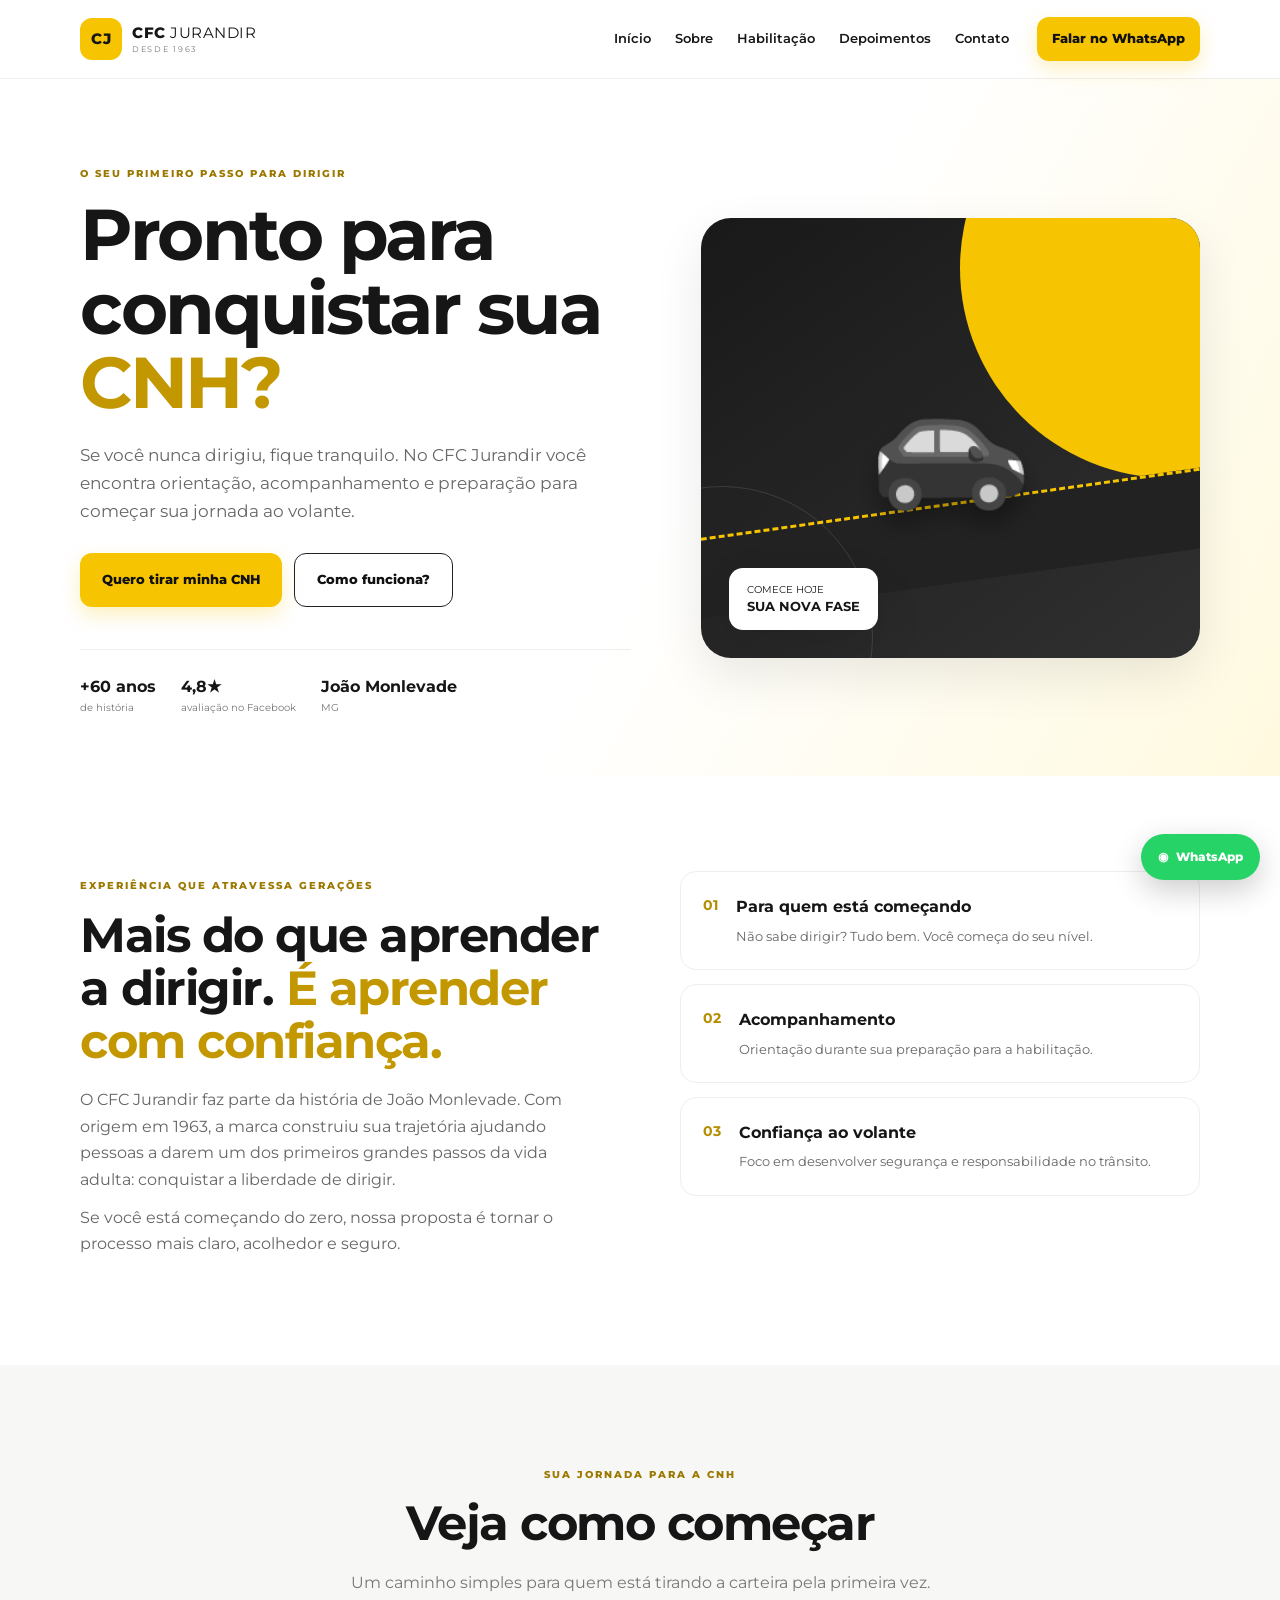
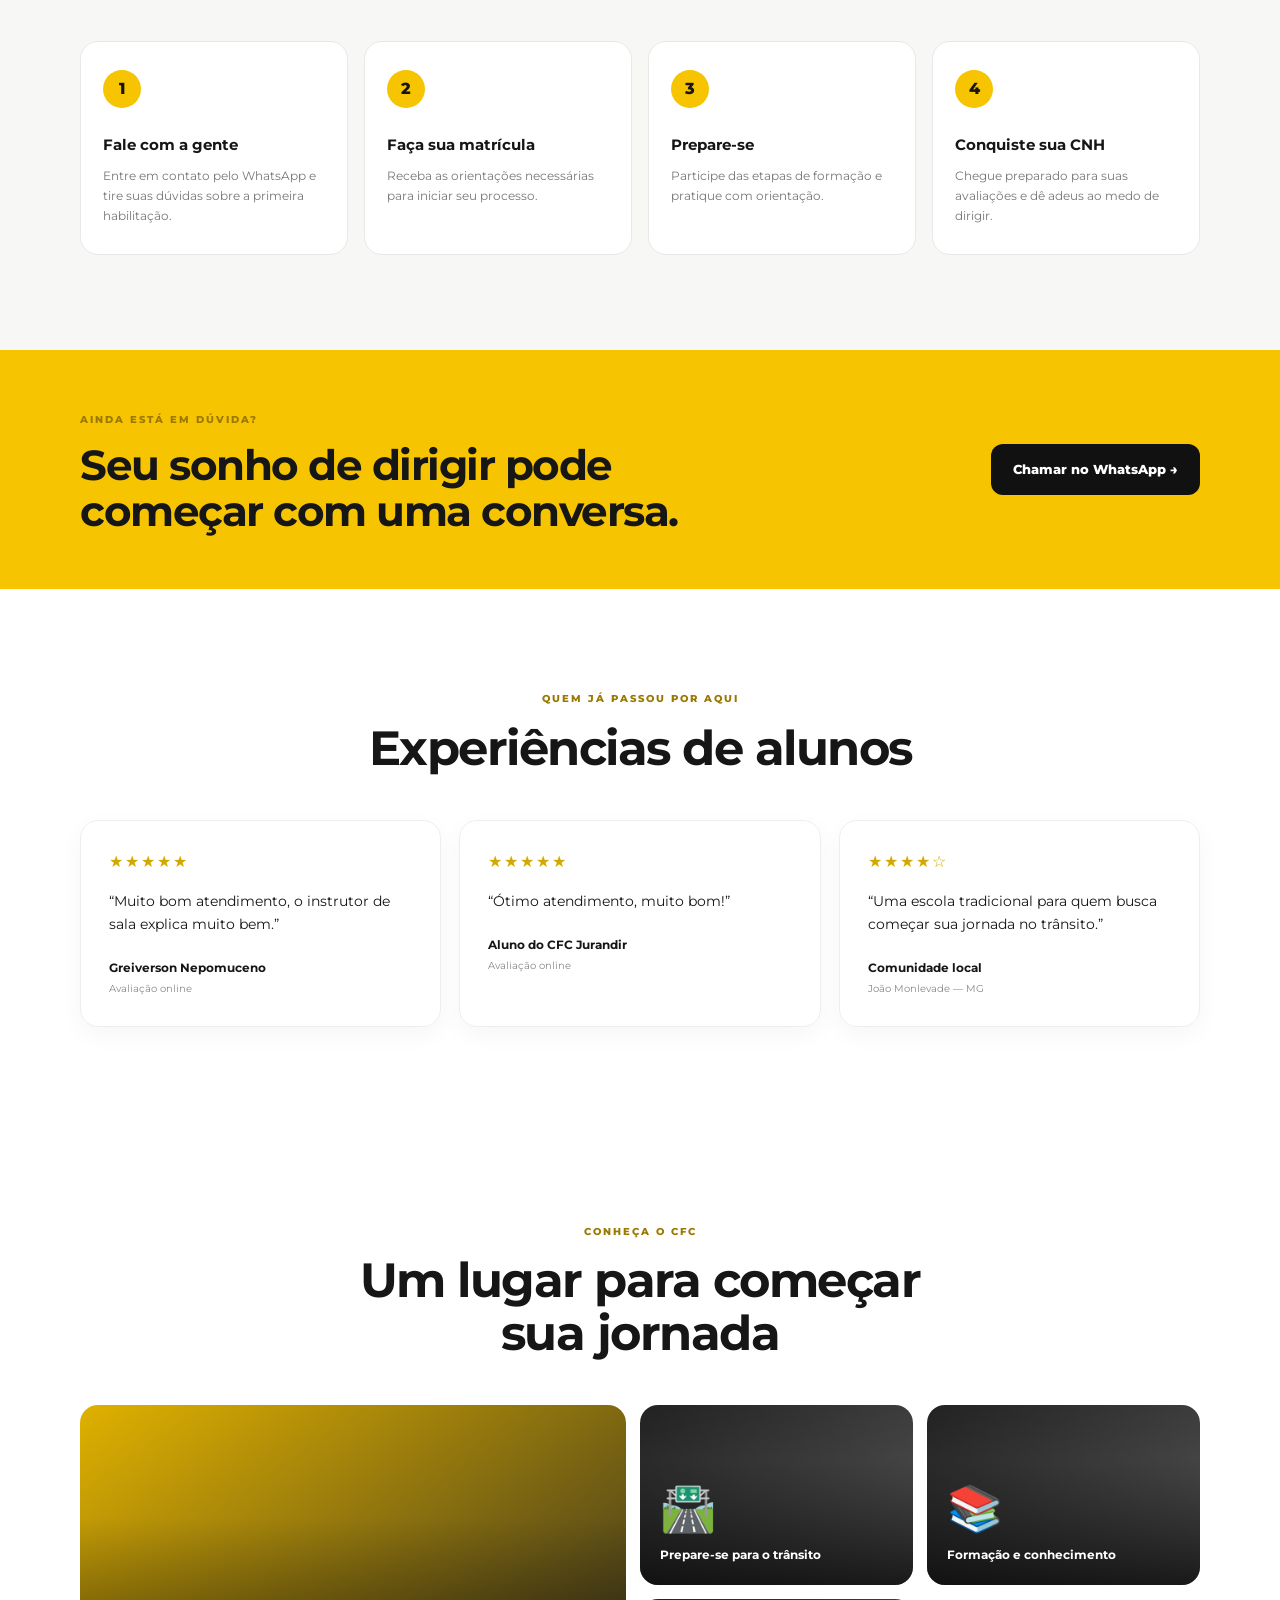
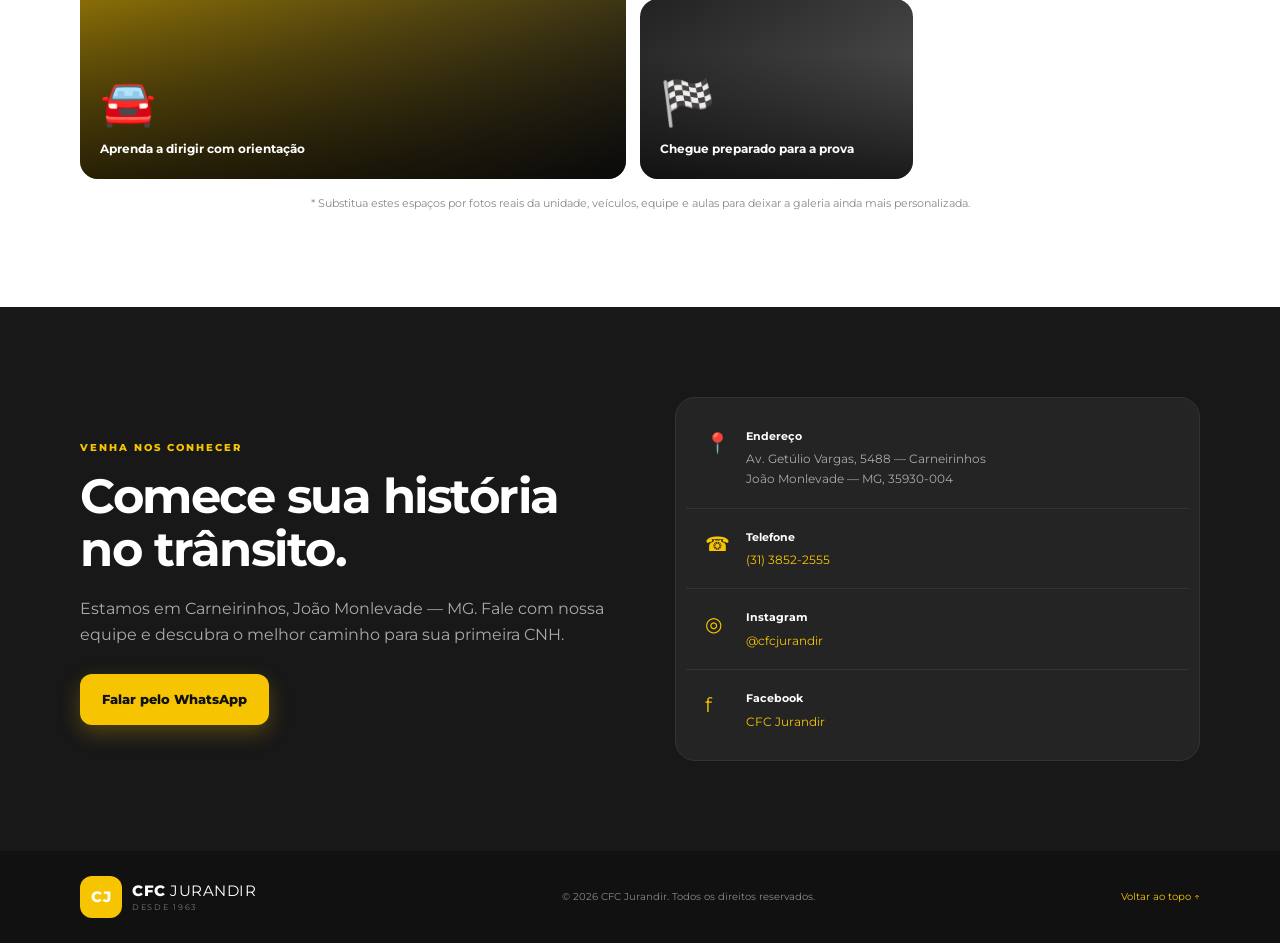
==== cfc-jurandir-site/index.html @ e0f32455 "Add files via upload" ====
<!DOCTYPE html>
<html lang="pt-BR">
<head>
  <meta charset="UTF-8">
  <meta name="viewport" content="width=device-width, initial-scale=1.0">
  <meta name="description" content="CFC Jurandir — autoescola em João Monlevade. Aprenda a dirigir com confiança e dê o primeiro passo para sua CNH.">
  <title>CFC Jurandir | Sua melhor escolha para aprender a dirigir</title>
  <link rel="preconnect" href="https://fonts.googleapis.com">
  <link rel="preconnect" href="https://fonts.gstatic.com" crossorigin>
  <link href="https://fonts.googleapis.com/css2?family=Montserrat:wght@400;500;600;700;800&display=swap" rel="stylesheet">
  <link rel="stylesheet" href="style.css">
</head>
<body>
  <header class="header" id="inicio">
    <div class="container nav">
      <a class="logo" href="#inicio" aria-label="CFC Jurandir">
        <span class="logo-mark">CJ</span>
        <span><strong>CFC</strong> JURANDIR<small>DESDE 1963</small></span>
      </a>
      <button class="menu-toggle" aria-label="Abrir menu">☰</button>
      <nav class="menu">
        <a href="#inicio">Início</a>
        <a href="#sobre">Sobre</a>
        <a href="#habilitacao">Habilitação</a>
        <a href="#depoimentos">Depoimentos</a>
        <a href="#contato">Contato</a>
      </nav>
      <a class="btn btn-small" href="https://wa.me/553138522555?text=Olá!%20Quero%20saber%20como%20tirar%20minha%20CNH%20no%20CFC%20Jurandir." target="_blank">Falar no WhatsApp</a>
    </div>
  </header>

  <main>
    <section class="hero">
      <div class="container hero-grid">
        <div class="hero-copy">
          <span class="eyebrow">O seu primeiro passo para dirigir</span>
          <h1>Pronto para conquistar sua <span>CNH?</span></h1>
          <p>Se você nunca dirigiu, fique tranquilo. No CFC Jurandir você encontra orientação, acompanhamento e preparação para começar sua jornada ao volante.</p>
          <div class="hero-actions">
            <a class="btn" href="https://wa.me/553138522555?text=Olá!%20Tenho%20interesse%20em%20tirar%20minha%20primeira%20CNH." target="_blank">Quero tirar minha CNH</a>
            <a class="btn btn-outline" href="#habilitacao">Como funciona?</a>
          </div>
          <div class="trust">
            <div><strong>+60 anos</strong><span>de história</span></div>
            <div><strong>4,8★</strong><span>avaliação no Facebook</span></div>
            <div><strong>João Monlevade</strong><span>MG</span></div>
          </div>
        </div>
        <div class="hero-card">
          <div class="road-line"></div>
          <div class="car">🚗</div>
          <div class="hero-badge">COMECE HOJE<br><strong>SUA NOVA FASE</strong></div>
        </div>
      </div>
    </section>

    <section class="section" id="sobre">
      <div class="container two-col">
        <div>
          <span class="eyebrow">Experiência que atravessa gerações</span>
          <h2>Mais do que aprender a dirigir. <span>É aprender com confiança.</span></h2>
          <p>O CFC Jurandir faz parte da história de João Monlevade. Com origem em 1963, a marca construiu sua trajetória ajudando pessoas a darem um dos primeiros grandes passos da vida adulta: conquistar a liberdade de dirigir.</p>
          <p>Se você está começando do zero, nossa proposta é tornar o processo mais claro, acolhedor e seguro.</p>
        </div>
        <div class="feature-list">
          <article><b>01</b><div><h3>Para quem está começando</h3><p>Não sabe dirigir? Tudo bem. Você começa do seu nível.</p></div></article>
          <article><b>02</b><div><h3>Acompanhamento</h3><p>Orientação durante sua preparação para a habilitação.</p></div></article>
          <article><b>03</b><div><h3>Confiança ao volante</h3><p>Foco em desenvolver segurança e responsabilidade no trânsito.</p></div></article>
        </div>
      </div>
    </section>

    <section class="section light" id="habilitacao">
      <div class="container">
        <div class="section-heading">
          <span class="eyebrow">Sua jornada para a CNH</span>
          <h2>Veja como começar</h2>
          <p>Um caminho simples para quem está tirando a carteira pela primeira vez.</p>
        </div>
        <div class="steps">
          <article><span>1</span><h3>Fale com a gente</h3><p>Entre em contato pelo WhatsApp e tire suas dúvidas sobre a primeira habilitação.</p></article>
          <article><span>2</span><h3>Faça sua matrícula</h3><p>Receba as orientações necessárias para iniciar seu processo.</p></article>
          <article><span>3</span><h3>Prepare-se</h3><p>Participe das etapas de formação e pratique com orientação.</p></article>
          <article><span>4</span><h3>Conquiste sua CNH</h3><p>Chegue preparado para suas avaliações e dê adeus ao medo de dirigir.</p></article>
        </div>
      </div>
    </section>

    <section class="cta">
      <div class="container cta-inner">
        <div><span class="eyebrow">Ainda está em dúvida?</span><h2>Seu sonho de dirigir pode começar com uma conversa.</h2></div>
        <a class="btn dark" href="https://wa.me/553138522555?text=Olá!%20Quero%20começar%20o%20processo%20para%20minha%20CNH." target="_blank">Chamar no WhatsApp →</a>
      </div>
    </section>

    <section class="section" id="depoimentos">
      <div class="container">
        <div class="section-heading">
          <span class="eyebrow">Quem já passou por aqui</span>
          <h2>Experiências de alunos</h2>
        </div>
        <div class="reviews">
          <article class="review"><div class="stars">★★★★★</div><p>“Muito bom atendimento, o instrutor de sala explica muito bem.”</p><strong>Greiverson Nepomuceno</strong><small>Avaliação online</small></article>
          <article class="review"><div class="stars">★★★★★</div><p>“Ótimo atendimento, muito bom!”</p><strong>Aluno do CFC Jurandir</strong><small>Avaliação online</small></article>
          <article class="review"><div class="stars">★★★★☆</div><p>“Uma escola tradicional para quem busca começar sua jornada no trânsito.”</p><strong>Comunidade local</strong><small>João Monlevade — MG</small></article>
        </div>
      </div>
    </section>

    <section class="section gallery-section">
      <div class="container">
        <div class="section-heading">
          <span class="eyebrow">Conheça o CFC</span>
          <h2>Um lugar para começar sua jornada</h2>
        </div>
        <div class="gallery">
          <div class="gallery-item big"><div><span>🚘</span><p>Aprenda a dirigir com orientação</p></div></div>
          <div class="gallery-item"><div><span>🛣️</span><p>Prepare-se para o trânsito</p></div></div>
          <div class="gallery-item"><div><span>📚</span><p>Formação e conhecimento</p></div></div>
          <div class="gallery-item"><div><span>🏁</span><p>Chegue preparado para a prova</p></div></div>
        </div>
        <p class="gallery-note">* Substitua estes espaços por fotos reais da unidade, veículos, equipe e aulas para deixar a galeria ainda mais personalizada.</p>
      </div>
    </section>

    <section class="contact" id="contato">
      <div class="container contact-grid">
        <div>
          <span class="eyebrow">Venha nos conhecer</span>
          <h2>Comece sua história no trânsito.</h2>
          <p>Estamos em Carneirinhos, João Monlevade — MG. Fale com nossa equipe e descubra o melhor caminho para sua primeira CNH.</p>
          <a class="btn" href="https://wa.me/553138522555?text=Olá!%20Estou%20em%20João%20Monlevade%20e%20quero%20informações%20sobre%20a%20CNH." target="_blank">Falar pelo WhatsApp</a>
        </div>
        <div class="contact-card">
          <div><span>📍</span><p><strong>Endereço</strong>Av. Getúlio Vargas, 5488 — Carneirinhos<br>João Monlevade — MG, 35930-004</p></div>
          <div><span>☎</span><p><strong>Telefone</strong><a href="tel:+553138522555">(31) 3852-2555</a></p></div>
          <div><span>◎</span><p><strong>Instagram</strong><a href="https://www.instagram.com/cfcjurandir/" target="_blank">@cfcjurandir</a></p></div>
          <div><span>f</span><p><strong>Facebook</strong><a href="https://www.facebook.com/cfcjurandirjm/" target="_blank">CFC Jurandir</a></p></div>
        </div>
      </div>
    </section>
  </main>

  <a class="whatsapp-float" href="https://wa.me/553138522555?text=Olá!%20Quero%20informações%20sobre%20a%20primeira%20CNH." target="_blank" aria-label="Falar no WhatsApp">◉<span>WhatsApp</span></a>

  <footer>
    <div class="container footer-inner">
      <div class="logo footer-logo"><span class="logo-mark">CJ</span><span><strong>CFC</strong> JURANDIR<small>DESDE 1963</small></span></div>
      <p>© <span id="year"></span> CFC Jurandir. Todos os direitos reservados.</p>
      <a href="#inicio">Voltar ao topo ↑</a>
    </div>
  </footer>
  <script src="script.js"></script>
</body>
</html>
---- cfc-jurandir-site/style.css ----
:root{
  --yellow:#f6c400; --yellow-dark:#d9a900; --black:#161616; --gray:#666; --light:#f7f7f5; --white:#fff;
  --shadow:0 18px 50px rgba(0,0,0,.09); --radius:22px;
}
*{box-sizing:border-box;margin:0;padding:0}
html{scroll-behavior:smooth}
body{font-family:Montserrat,Arial,sans-serif;color:var(--black);background:#fff;line-height:1.65}
a{text-decoration:none;color:inherit}
.container{width:min(1120px,92%);margin:auto}
.header{position:sticky;top:0;z-index:100;background:rgba(255,255,255,.96);backdrop-filter:blur(12px);border-bottom:1px solid #eee}
.nav{height:78px;display:flex;align-items:center;gap:28px}
.logo{display:flex;align-items:center;gap:10px;font-size:15px;line-height:1.05;letter-spacing:.5px}
.logo strong{font-weight:800}.logo small{display:block;font-size:8px;margin-top:4px;letter-spacing:1.7px;color:#777}
.logo-mark{display:grid;place-items:center;width:42px;height:42px;border-radius:12px;background:var(--yellow);font-weight:800}
.menu{display:flex;gap:24px;margin-left:auto;font-size:13px;font-weight:600}
.menu a:hover{color:var(--yellow-dark)}
.btn{display:inline-flex;align-items:center;justify-content:center;background:var(--yellow);color:#111;padding:15px 22px;border-radius:12px;font-weight:800;font-size:13px;transition:.2s;box-shadow:0 8px 20px rgba(246,196,0,.25)}
.btn:hover{transform:translateY(-2px);background:#ffd52e}
.btn-small{padding:11px 15px;white-space:nowrap}
.btn-outline{background:transparent;border:1px solid #222;box-shadow:none}.btn-outline:hover{background:#111;color:#fff}
.btn.dark{background:#111;color:#fff;box-shadow:none}.btn.dark:hover{background:#333}
.menu-toggle{display:none;background:none;border:0;font-size:25px}
.hero{background:linear-gradient(120deg,#fff 0%,#fff 55%,#fff9df 100%);padding:80px 0 60px;overflow:hidden}
.hero-grid{display:grid;grid-template-columns:1.05fr .95fr;gap:70px;align-items:center}
.eyebrow{display:inline-block;text-transform:uppercase;letter-spacing:2px;font-size:10px;font-weight:800;color:#9b7900;margin-bottom:14px}
.hero h1{font-size:clamp(40px,6vw,72px);line-height:1.03;letter-spacing:-2.5px;max-width:680px}
.hero h1 span,h2 span{color:#c39700}
.hero-copy>p{color:#666;max-width:610px;font-size:17px;margin:22px 0 28px}
.hero-actions{display:flex;gap:12px;flex-wrap:wrap}
.trust{display:flex;gap:25px;margin-top:42px;padding-top:24px;border-top:1px solid #eee}
.trust div{display:flex;flex-direction:column}.trust strong{font-size:16px}.trust span{font-size:10px;color:#777}
.hero-card{min-height:440px;border-radius:30px;background:linear-gradient(145deg,#191919,#303030);position:relative;overflow:hidden;box-shadow:var(--shadow);display:flex;align-items:center;justify-content:center}
.hero-card:before{content:"";position:absolute;width:420px;height:420px;border-radius:50%;background:var(--yellow);right:-180px;top:-160px}
.hero-card:after{content:"";position:absolute;width:300px;height:300px;border:1px solid rgba(255,255,255,.12);border-radius:50%;left:-130px;bottom:-130px}
.car{font-size:130px;filter:grayscale(1);position:relative;z-index:2;transform:scaleX(-1);text-shadow:0 15px 25px rgba(0,0,0,.35)}
.road-line{position:absolute;width:150%;height:80px;background:#222;bottom:75px;transform:rotate(-8deg);border-top:3px dashed var(--yellow)}
.hero-badge{position:absolute;z-index:3;left:28px;bottom:28px;background:#fff;padding:15px 18px;border-radius:14px;font-size:10px;line-height:1.4;box-shadow:var(--shadow)}
.hero-badge strong{font-size:13px}
.section{padding:95px 0}.light{background:var(--light)}
.two-col{display:grid;grid-template-columns:1fr 1fr;gap:80px;align-items:start}
h2{font-size:clamp(30px,4vw,48px);line-height:1.1;letter-spacing:-1.5px;margin-bottom:20px}
.two-col p{color:#666;margin:12px 0}
.feature-list{display:grid;gap:14px}
.feature-list article{display:flex;gap:18px;padding:22px;background:#fff;border:1px solid #eee;border-radius:16px}
.feature-list b{color:#b58e00;font-size:14px}.feature-list h3{font-size:16px;margin-bottom:5px}.feature-list p{font-size:13px;margin:0}
.section-heading{text-align:center;max-width:650px;margin:0 auto 45px}.section-heading p{color:#777}
.steps{display:grid;grid-template-columns:repeat(4,1fr);gap:16px}
.steps article{background:#fff;padding:28px 22px;border-radius:18px;border:1px solid #e8e8e8;position:relative}
.steps span{display:grid;place-items:center;width:38px;height:38px;border-radius:50%;background:var(--yellow);font-weight:800;margin-bottom:25px}
.steps h3{font-size:15px;margin-bottom:8px}.steps p{font-size:12px;color:#777}
.cta{background:var(--yellow);padding:55px 0}.cta-inner{display:flex;align-items:center;justify-content:space-between;gap:30px}.cta h2{max-width:700px;margin:0;font-size:clamp(27px,4vw,42px)}
.reviews{display:grid;grid-template-columns:repeat(3,1fr);gap:18px}.review{padding:28px;border:1px solid #eee;border-radius:18px;box-shadow:0 8px 25px rgba(0,0,0,.04)}
.stars{color:#d5a800;letter-spacing:2px;margin-bottom:15px}.review p{font-size:14px;margin-bottom:22px}.review strong,.review small{display:block}.review strong{font-size:12px}.review small{font-size:10px;color:#888;margin-top:3px}
.gallery{display:grid;grid-template-columns:2fr 1fr 1fr;grid-template-rows:180px 180px;gap:14px}
.gallery-item{border-radius:18px;background:linear-gradient(145deg,#222,#555);color:#fff;display:flex;align-items:end;padding:20px;position:relative;overflow:hidden}
.gallery-item:before{content:"";position:absolute;inset:0;background:linear-gradient(transparent 30%,rgba(0,0,0,.7))}
.gallery-item div{position:relative;z-index:1}.gallery-item span{font-size:45px}.gallery-item p{font-size:12px;font-weight:700}.gallery-item.big{grid-row:span 2;background:linear-gradient(145deg,#e0b100,#222)}
.gallery-note{font-size:11px;color:#888;text-align:center;margin-top:15px}
.contact{background:#181818;color:#fff;padding:90px 0}.contact .eyebrow{color:var(--yellow)}.contact p{color:#aaa;max-width:550px;margin:16px 0 25px}
.contact-grid{display:grid;grid-template-columns:1fr 1fr;gap:70px;align-items:center}.contact-card{background:#242424;border:1px solid #333;border-radius:20px;padding:10px}
.contact-card>div{display:flex;gap:16px;padding:19px;border-bottom:1px solid #333}.contact-card>div:last-child{border:0}.contact-card>div>span{font-size:20px;color:var(--yellow);min-width:25px}.contact-card p{margin:0;font-size:12px}.contact-card strong{display:block;color:#fff;font-size:11px;margin-bottom:4px}.contact-card a{color:#f6c400}
.whatsapp-float{position:fixed;right:20px;bottom:20px;z-index:90;background:#25d366;color:#fff;border-radius:50px;padding:13px 17px;font-weight:800;font-size:12px;box-shadow:0 10px 30px rgba(0,0,0,.2);display:flex;gap:8px;align-items:center}
footer{background:#111;color:#888;padding:25px 0}.footer-inner{display:flex;align-items:center;justify-content:space-between;gap:20px;font-size:10px}.footer-logo{color:#fff}.footer-inner>a{color:#f6c400}
@media(max-width:900px){.menu{display:none}.menu-toggle{display:block;margin-left:auto}.nav>.btn{display:none}.hero-grid,.two-col,.contact-grid{grid-template-columns:1fr;gap:45px}.hero{padding-top:55px}.hero-card{min-height:350px}.steps{grid-template-columns:1fr 1fr}.reviews{grid-template-columns:1fr}.gallery{grid-template-columns:1fr 1fr;grid-template-rows:200px 160px}.gallery-item.big{grid-row:auto;grid-column:span 2}.cta-inner{flex-direction:column;align-items:flex-start}}
@media(max-width:600px){.section{padding:70px 0}.hero h1{letter-spacing:-1.5px}.hero-copy>p{font-size:15px}.trust{gap:14px;justify-content:space-between}.trust strong{font-size:12px}.trust span{font-size:8px}.steps{grid-template-columns:1fr}.gallery{grid-template-columns:1fr;grid-template-rows:190px}.gallery-item.big{grid-column:auto}.whatsapp-float span{display:none}.whatsapp-float{width:52px;height:52px;padding:0;justify-content:center}.footer-inner{flex-direction:column;text-align:center}}
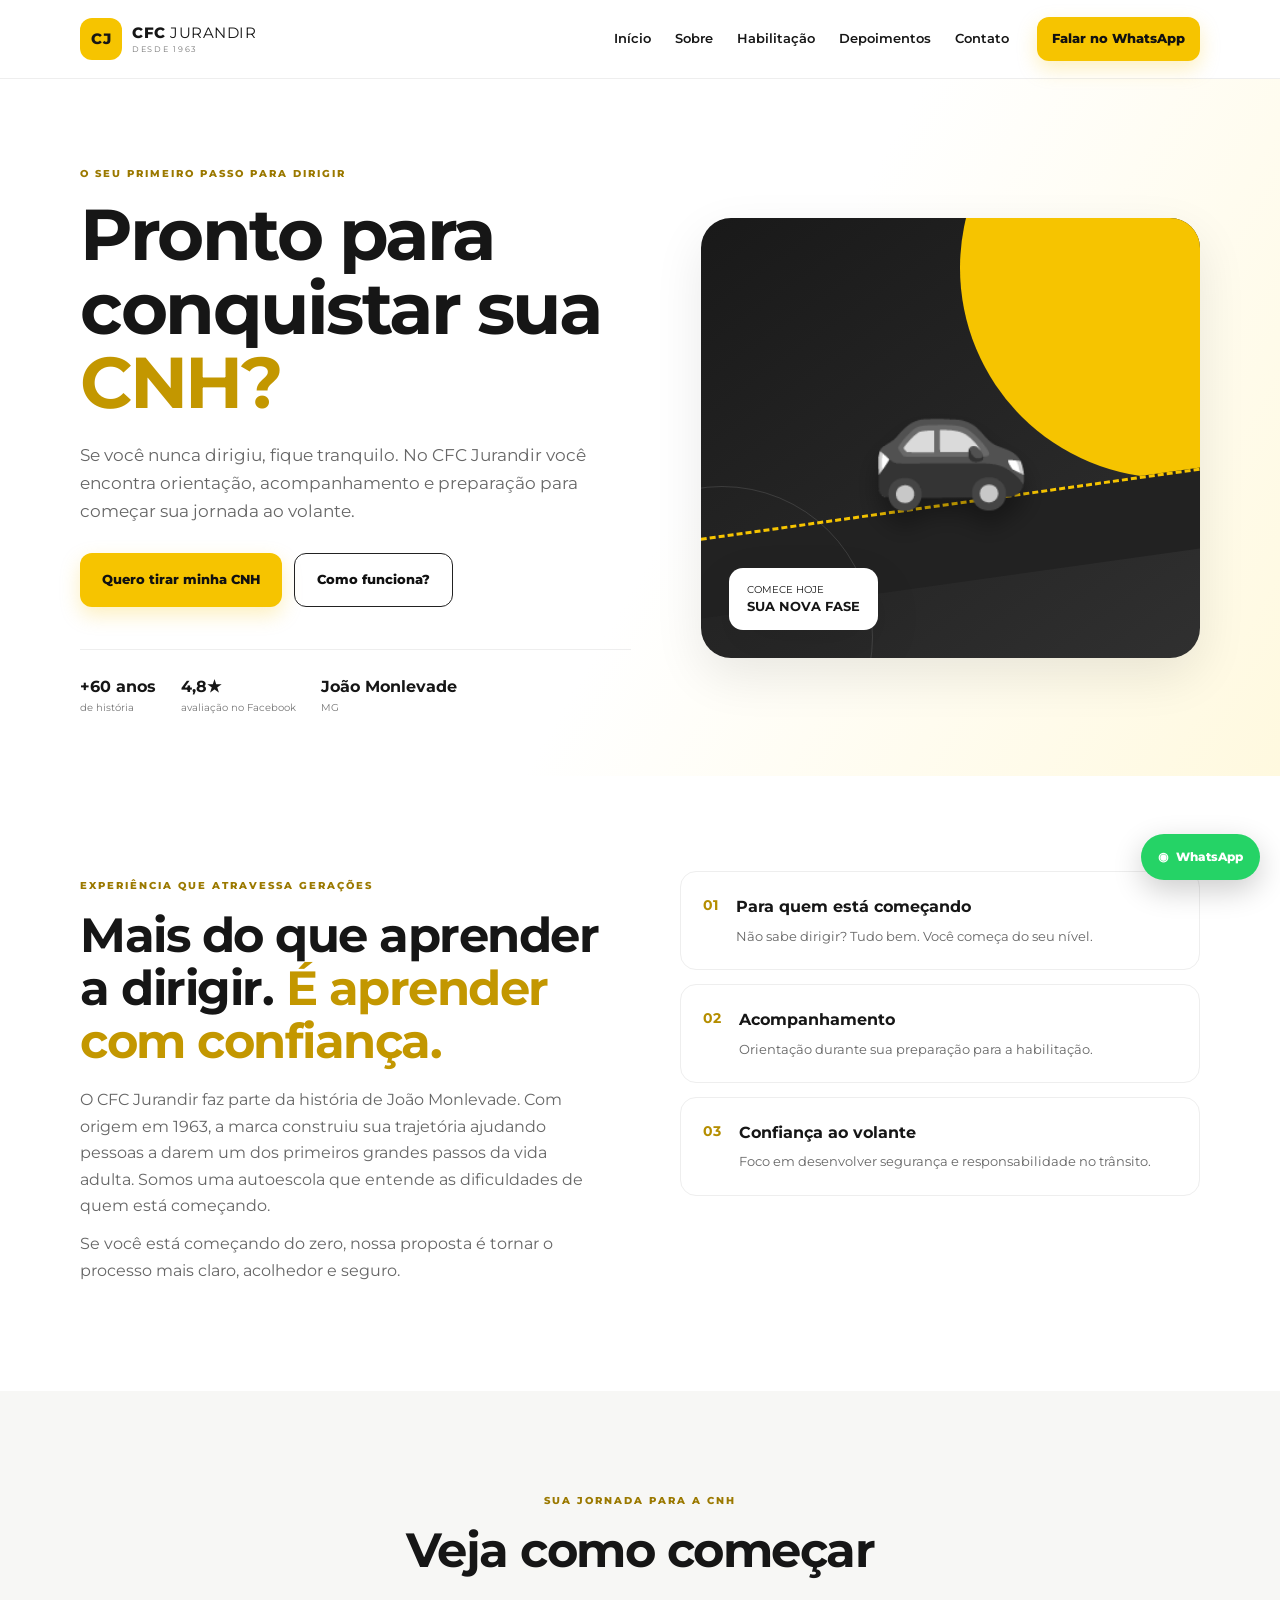
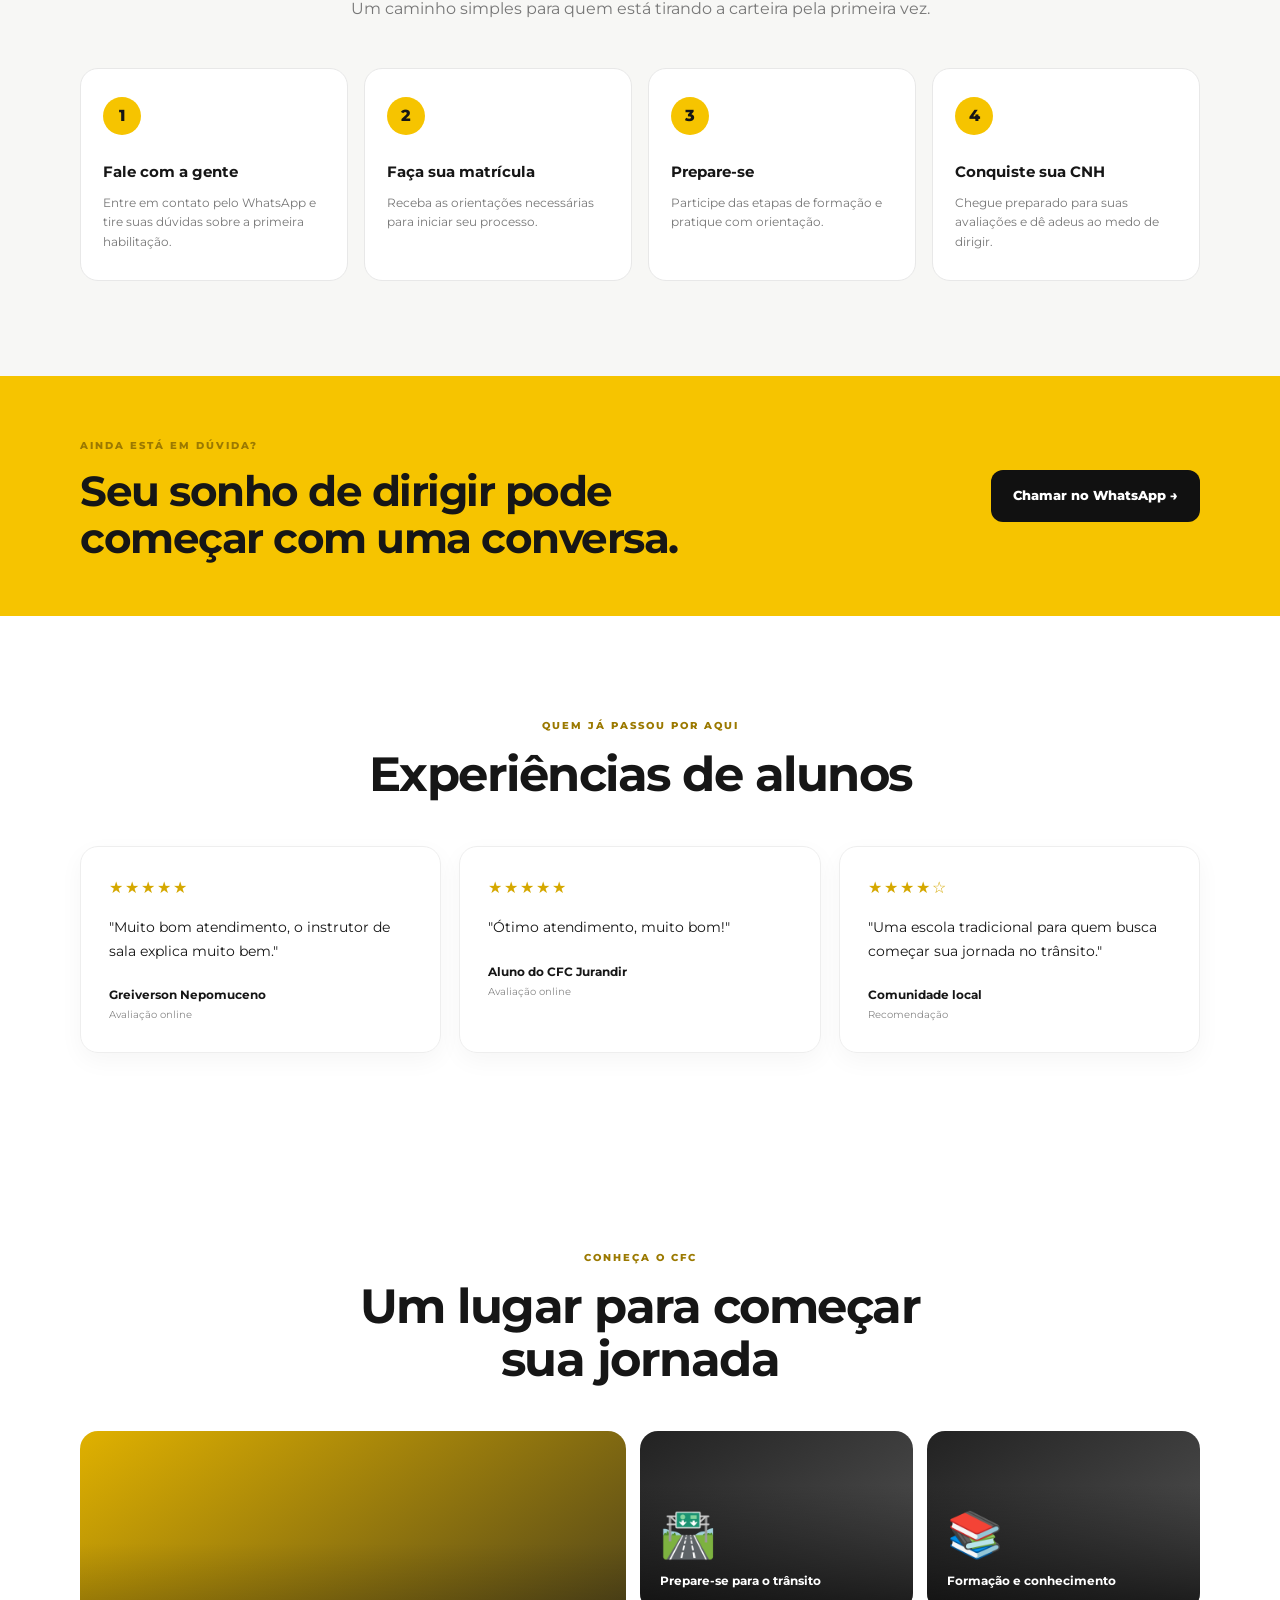
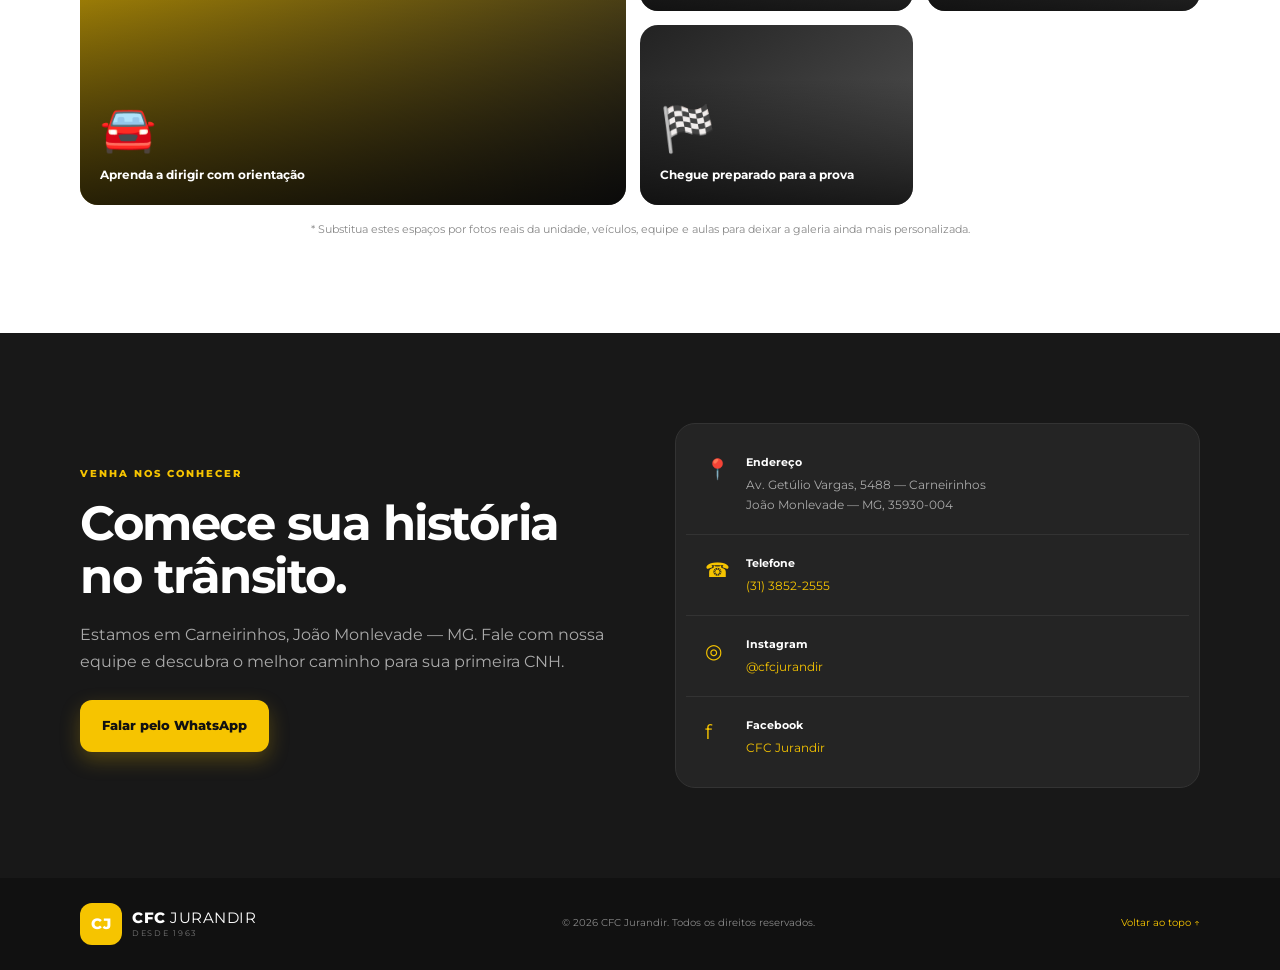
==== commit 0d952eec: "fix: corrigir texto truncado e tags HTML incompletas" ====
--- a/cfc-jurandir-site/index.html
+++ b/cfc-jurandir-site/index.html
@@ -17,7 +17,7 @@
         <span class="logo-mark">CJ</span>
         <span><strong>CFC</strong> JURANDIR<small>DESDE 1963</small></span>
       </a>
-      <button class="menu-toggle" aria-label="Abrir menu">☰</button>
+      <button class="menu-toggle" aria-label="Abrir menu" aria-expanded="false">☰</button>
       <nav class="menu">
         <a href="#inicio">Início</a>
         <a href="#sobre">Sobre</a>
@@ -59,7 +59,7 @@
         <div>
           <span class="eyebrow">Experiência que atravessa gerações</span>
           <h2>Mais do que aprender a dirigir. <span>É aprender com confiança.</span></h2>
-          <p>O CFC Jurandir faz parte da história de João Monlevade. Com origem em 1963, a marca construiu sua trajetória ajudando pessoas a darem um dos primeiros grandes passos da vida adulta: conquistar a liberdade de dirigir.</p>
+          <p>O CFC Jurandir faz parte da história de João Monlevade. Com origem em 1963, a marca construiu sua trajetória ajudando pessoas a darem um dos primeiros grandes passos da vida adulta. Somos uma autoescola que entende as dificuldades de quem está começando.</p>
           <p>Se você está começando do zero, nossa proposta é tornar o processo mais claro, acolhedor e seguro.</p>
         </div>
         <div class="feature-list">
@@ -100,9 +100,9 @@
           <h2>Experiências de alunos</h2>
         </div>
         <div class="reviews">
-          <article class="review"><div class="stars">★★★★★</div><p>“Muito bom atendimento, o instrutor de sala explica muito bem.”</p><strong>Greiverson Nepomuceno</strong><small>Avaliação online</small></article>
-          <article class="review"><div class="stars">★★★★★</div><p>“Ótimo atendimento, muito bom!”</p><strong>Aluno do CFC Jurandir</strong><small>Avaliação online</small></article>
-          <article class="review"><div class="stars">★★★★☆</div><p>“Uma escola tradicional para quem busca começar sua jornada no trânsito.”</p><strong>Comunidade local</strong><small>João Monlevade — MG</small></article>
+          <article class="review"><div class="stars">★★★★★</div><p>"Muito bom atendimento, o instrutor de sala explica muito bem."</p><strong>Greiverson Nepomuceno</strong><small>Avaliação online</small></article>
+          <article class="review"><div class="stars">★★★★★</div><p>"Ótimo atendimento, muito bom!"</p><strong>Aluno do CFC Jurandir</strong><small>Avaliação online</small></article>
+          <article class="review"><div class="stars">★★★★☆</div><p>"Uma escola tradicional para quem busca começar sua jornada no trânsito."</p><strong>Comunidade local</strong><small>Recomendação</small></article>
         </div>
       </div>
     </section>
